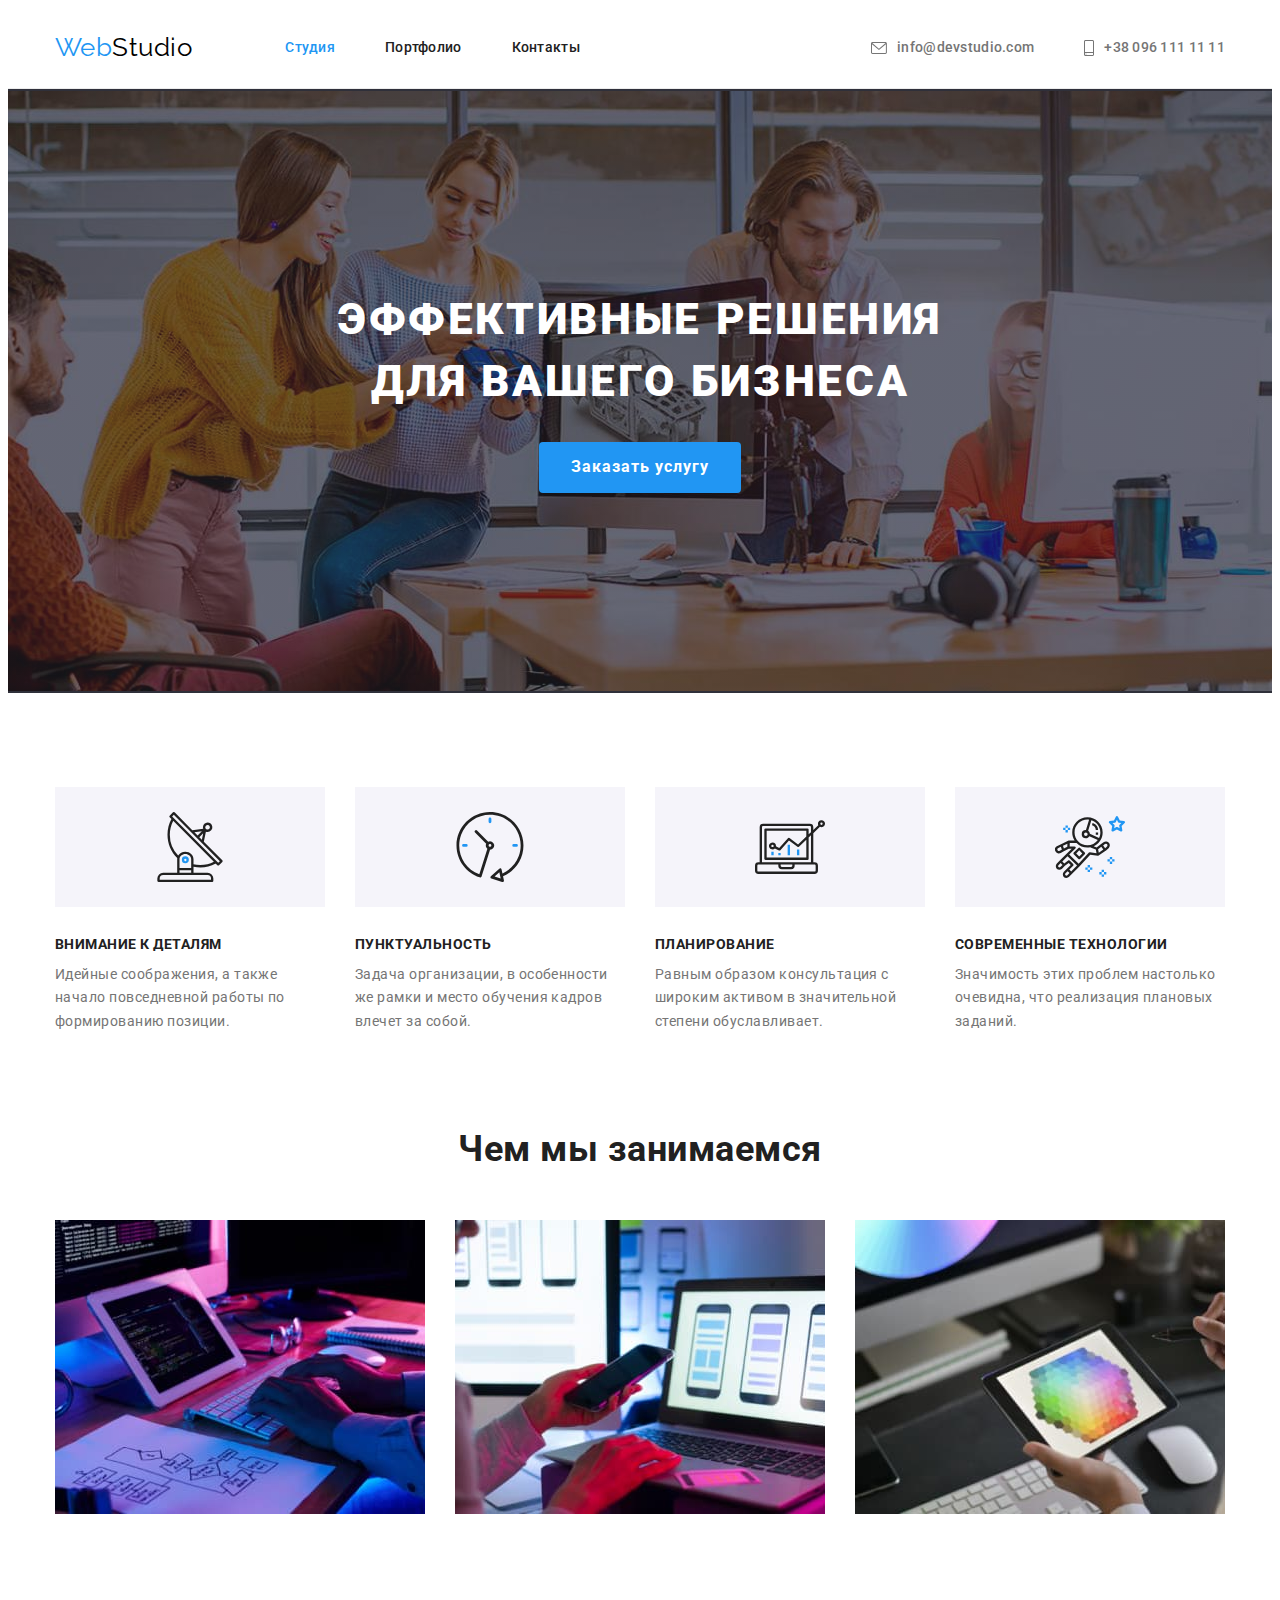
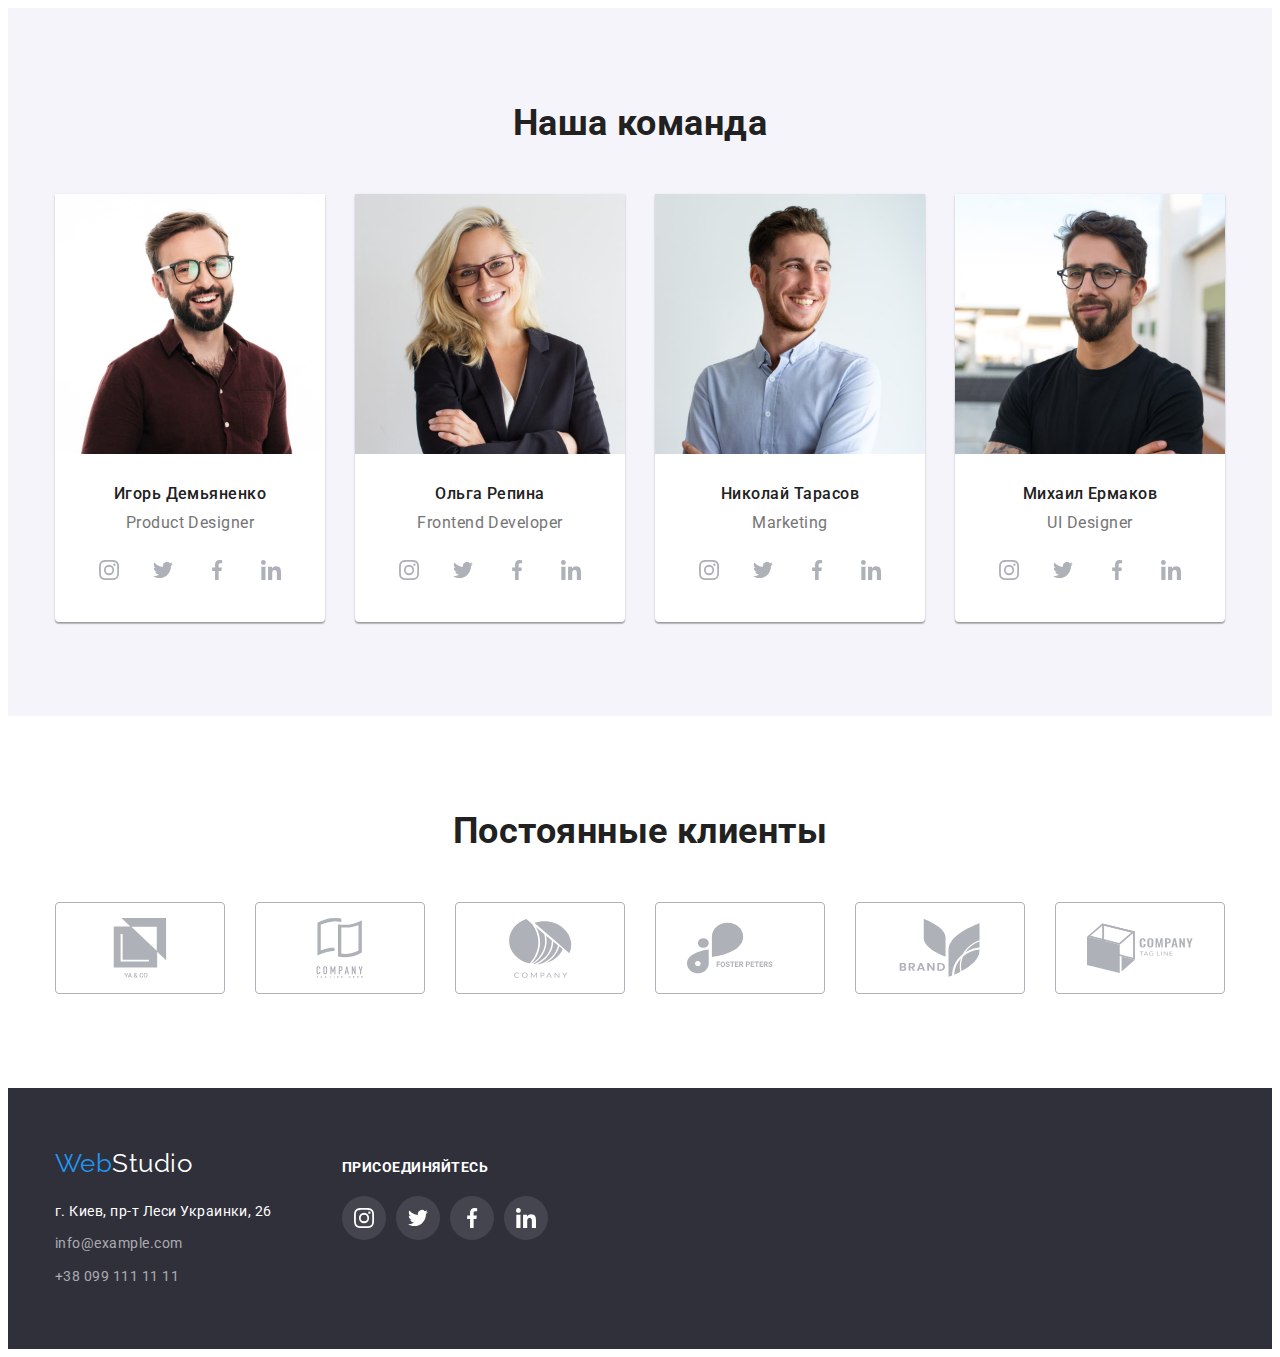
==== index.html @ 6738e658 "Вставлены файлы предыдущей работы" ====
<!DOCTYPE html>
<html lang="ru">
  <head>
    <meta charset="UTF-8" />
    <meta http-equiv="X-UA-Compatible" content="IE=edge" />
    <meta name="viewport" content="width=device-width, initial-scale=1.0" />
    <title>Студия</title>
    <link rel="stylesheet" href="https://cdnjs.cloudflare.com/ajax/libs/modern-normalize/1.1.0/modern-normalize.min.css" integrity="sha512-wpPYUAdjBVSE4KJnH1VR1HeZfpl1ub8YT/NKx4PuQ5NmX2tKuGu6U/JRp5y+Y8XG2tV+wKQpNHVUX03MfMFn9Q==" crossorigin="anonymous" referrerpolicy="no-referrer" />
    <link rel="preconnect" href="https://fonts.googleapis.com">
    <link rel="preconnect" href="https://fonts.gstatic.com" crossorigin>
    <link href="https://fonts.googleapis.com/css2?family=Raleway:wght@700&family=Roboto:wght@400;500;700;900&display=swap"
      rel="stylesheet">
    <link rel="stylesheet" href="./css/styles.css">
  </head>

  <body>
    <!-- Шапка сайта -->
    <header class="page-header">
      <div class="container main-nav">
        <a href="./index.html" class="logo">
          <span lang="en"><span class="logo-accent">Web</span>Studio</span>
        </a>
        
        <nav>
          <ul class="site-nav">
            <li class="item"><a href="./index.html" class="site-nav-link current">Студия</a></li>
            <li class="item"><a href="./portfolio.html" class="site-nav-link">Портфолио</a></li>
            <li class="item"><a href="" class="site-nav-link">Контакты</a></li>
          </ul>
        </nav>

        <ul class="contacts-list">
          <li class="item">
            <a href="mailto:info@devstudio.com" class="contact">
              <svg class="contacts-icon" width="16" height="12">
                <use href="./images/icons.svg#icon-envelope_"></use>
              </svg>info@devstudio.com</a>
          </li>
          <li class="item">
            <a href="tel:+380961111111" class="contact">
              <svg class="contacts-icon" width="10" height="16">
                <use href="./images/icons.svg#icon-smartphone_"></use>
              </svg>+38 096 111 11 11</a>
          </li>
          </ul>
      </div>
    </header>

    <main>

      <!-- Герой -->
      <section class="hero">
        <div class="container">
        <h1 class="hero-title">Эффективные решения для вашего бизнеса</h1>
        <button type="button" class="hero-btn">Заказать услугу</button>
        </div>
      </section>

      <!-- Преимущества -->
      <section class="section features">
        <div class="container">
        <h2 class="features-title">Преимущества</h2>

        <ul class="features-list">
          <li>
            <div class="features-icon-box">
              <svg class="features-icon" width="70" height="70">
                <use href="./images/icons.svg#icon-antenna_c"></use>
              </svg>
            </div>
            <h3 class="features-name">Внимание к деталям</h3>
            <p class="features-description">Идейные соображения, а также <br> начало повседневной работы по <br> формированию позиции.</p>
          </li>
          <li>
            <div class="features-icon-box">
              <svg class="features-icon" width="70" height="70">
                <use href="./images/icons.svg#icon-clock_c"></use>
              </svg>
            </div>
            <h3 class="features-name">Пунктуальность</h3>
            <p class="features-description">Задача организации, в особенности <br> же рамки и место обучения кадров <br> влечет за собой.</p>
          </li>
          <li>
            <div class="features-icon-box">
              <svg class="features-icon" width="70" height="70">
                <use href="./images/icons.svg#icon-diagram_c"></use>
              </svg>
            </div>
            <h3 class="features-name">Планирование</h3>
            <p class="features-description">Равным образом консультация с <br> широким активом в значительной <br> степени обуславливает.</p>
          </li>
          <li>
            <div class="features-icon-box">
              <svg class="features-icon" width="70" height="70">
                <use href="./images/icons.svg#icon-astronaut_c"></use>
              </svg>
            </div>
            <h3 class="features-name">Современные технологии</h3>
            <p class="features-description">Значимость этих проблем настолько <br> очевидна, что реализация плановых <br> заданий.</p>
          </li>
        </ul>
        </div>

      </section>

      <!-- Чем мы занимаемся -->
      <section class="section work">
        <div class="container">
        <h2 class="section-title">Чем мы занимаемся</h2>

        <ul class="work-list">
          <li><img src="./images/box1.jpg" alt="Десктопные приложения" width="370"></li>
          <li><img src="./images/box2.jpg" alt="Мобильные приложения" width="370"></li>
          <li><img src="./images/box3.jpg" alt="Дизайнерские решения" width="370"></li>
        </ul>
        </div>

      </section>

      <!-- Наша команда -->
      <section class="section team">
        <div class="container">
        <h2 class="section-title">Наша команда</h2>

        <ul class="team-list">
          <li class="team-card">
            <img src="./images/img.jpg" alt="Игорь Демьяненко" width="270">
            <div class="team-text">
              <h3 class="team-name">Игорь Демьяненко</h3>
              <p lang="en" class="team-position">Product Designer</p>
              <ul class="team-icon-list">
                <li class="team-icon-item">
                  <a href="" class="team-icon-link">
                    <svg class="team-icon" width="20" height="20">
                      <use href="./images/icons.svg#icon-instagram_c"></use>
                    </svg>
                  </a>
                </li>
                <li class="team-icon-item">
                  <a href="" class="team-icon-link">
                    <svg class="team-icon" width="20" height="20">
                      <use href="./images/icons.svg#icon-twitter_c"></use>
                    </svg>
                  </a>
                </li>
                <li class="team-icon-item">
                  <a href="" class="team-icon-link">
                    <svg class="team-icon" width="20" height="20">
                      <use href="./images/icons.svg#icon-facebook_c"></use>
                    </svg>
                  </a>
                </li>
                <li class="team-icon-item">
                  <a href="" class="team-icon-link">
                    <svg class="team-icon" width="20" height="20">
                      <use href="./images/icons.svg#icon-linkedin1_"></use>
                    </svg>
                  </a>
                </li>
              </ul>
            </div>
          </li>
          <li class="team-card">
            <img src="./images/img2.jpg" alt="Ольга Репина" width="270">
            <div class="team-text">
              <h3 class="team-name">Ольга Репина</h3>
              <p lang="en" class="team-position">Frontend Developer</p>
              <ul class="team-icon-list">
                <li class="team-icon-item">
                  <a href="" class="team-icon-link">
                    <svg class="team-icon" width="20" height="20">
                      <use href="./images/icons.svg#icon-instagram_c"></use>
                    </svg>
                  </a>
                </li>
                <li class="team-icon-item">
                  <a href="" class="team-icon-link">
                    <svg class="team-icon" width="20" height="20">
                      <use href="./images/icons.svg#icon-twitter_c"></use>
                    </svg>
                  </a>
                </li>
                <li class="team-icon-item">
                  <a href="" class="team-icon-link">
                    <svg class="team-icon" width="20" height="20">
                      <use href="./images/icons.svg#icon-facebook_c"></use>
                    </svg>
                  </a>
                </li>
                <li class="team-icon-item">
                  <a href="" class="team-icon-link">
                    <svg class="team-icon" width="20" height="20">
                      <use href="./images/icons.svg#icon-linkedin1_"></use>
                    </svg>
                  </a>
                </li>
              </ul>
            </div>
          </li>
          <li class="team-card">
            <img src="./images/img3.jpg" alt="Николай Тарасов" width="270">
            <div class="team-text">
              <h3 class="team-name">Николай Тарасов</h3>
              <p lang="en" class="team-position">Marketing</p>
              <ul class="team-icon-list">
                <li class="team-icon-item">
                  <a href="" class="team-icon-link">
                    <svg class="team-icon" width="20" height="20">
                      <use href="./images/icons.svg#icon-instagram_c"></use>
                    </svg>
                  </a>
                </li>
                <li class="team-icon-item">
                  <a href="" class="team-icon-link">
                    <svg class="team-icon" width="20" height="20">
                      <use href="./images/icons.svg#icon-twitter_c"></use>
                    </svg>
                  </a>
                </li>
                <li class="team-icon-item">
                  <a href="" class="team-icon-link">
                    <svg class="team-icon" width="20" height="20">
                      <use href="./images/icons.svg#icon-facebook_c"></use>
                    </svg>
                  </a>
                </li>
                <li class="team-icon-item">
                  <a href="" class="team-icon-link">
                    <svg class="team-icon" width="20" height="20">
                      <use href="./images/icons.svg#icon-linkedin1_"></use>
                    </svg>
                  </a>
                </li>
              </ul>
            </div>
          </li>
          <li class="team-card">
            <img src="./images/img4.jpg" alt="Михаил Ермаков" width="270">
            <div class="team-text">
              <h3 class="team-name">Михаил Ермаков</h3>
              <p lang="en" class="team-position">UI Designer</p>
              <ul class="team-icon-list">
                <li class="team-icon-item">
                  <a href="" class="team-icon-link">
                    <svg class="team-icon" width="20" height="20">
                      <use href="./images/icons.svg#icon-instagram_c"></use>
                    </svg>
                  </a>
                </li>
                <li class="team-icon-item">
                  <a href="" class="team-icon-link">
                    <svg class="team-icon" width="20" height="20">
                      <use href="./images/icons.svg#icon-twitter_c"></use>
                    </svg>
                  </a>
                </li>
                <li class="team-icon-item">
                  <a href="" class="team-icon-link">
                    <svg class="team-icon" width="20" height="20">
                      <use href="./images/icons.svg#icon-facebook_c"></use>
                    </svg>
                  </a>
                </li>
                <li class="team-icon-item">
                  <a href="" class="team-icon-link">
                    <svg class="team-icon" width="20" height="20">
                      <use href="./images/icons.svg#icon-linkedin1_"></use>
                    </svg>
                  </a>
                </li>
              </ul>
            </div>           
          </li>
        </ul>
        </div>

      </section>

      <section class="section">
        <div class="container">
        <h2 class="section-title">Постоянные клиенты</h2>
        <ul class="clients-list">
          <li class="clients-item">
            <a href="" class="clients-link">
            <svg class="clients-icon" width="106" height="60">
              <use href="./images/icons.svg#icon-client1_c"></use>
            </svg>
            </a>
          </li>
          <li class="clients-item">
            <a href="" class="clients-link">
              <svg class="clients-icon" width="106" height="60">
                <use href="./images/icons.svg#icon-client2_c"></use>
              </svg>
            </a>
          </li>
          <li class="clients-item">
            <a href="" class="clients-link">
              <svg class="clients-icon" width="106" height="60">
                <use href="./images/icons.svg#icon-client3_c"></use>
              </svg>
            </a>
          </li>
          <li class="clients-item">
            <a href="" class="clients-link">
              <svg class="clients-icon" width="106" height="60">
                <use href="./images/icons.svg#icon-client4_c"></use>
              </svg>
            </a>
          </li>
          <li class="clients-item">
            <a href="" class="clients-link">
              <svg class="clients-icon" width="106" height="60">
                <use href="./images/icons.svg#icon-client5_c"></use>
              </svg>
            </a>
          </li>
          <li class="clients-item">
            <a href="" class="clients-link">
              <svg class="clients-icon" width="106" height="60">
                <use href="./images/icons.svg#icon-client6_c"></use>
              </svg>
            </a>
          </li>
        </ul>
      </div>

      </section>

    </main>

    <!-- Футер -->
    <footer class="footer">
      <div class="container footer-container">
        <div class="footer-left">
          <a href="./index.html" class="logo-footer">
          <span lang="en"><span class="logo-footer-accent">Web</span>Studio</span>
          </a>

          <address class="address">
            г. Киев, пр-т Леси Украинки, 26 <br>
            <a href="mailto:info@example.com" class="contact-footer">info@example.com</a> <br>
            <a href="tel:+380991111111" class="contact-footer">+38 099 111 11 11</a>
          </address>
      </div>

      <div class="footer-social">
        <h3 class="footer-social-title">Присоединяйтесь</h3>
        <ul class="footer-social-list">
          <li class="footer-social-item">
            <a href="" class="footer-social-link">
              <svg class="footer-social-icon" width="20" height="20">
                <use href="./images/icons.svg#icon-instagram_c"></use>
              </svg>
            </a>
          </li>
          <li class="footer-social-item">
            <a href="" class="footer-social-link">
              <svg class="footer-social-icon" width="20" height="20">
                <use href="./images/icons.svg#icon-twitter_c"></use>
              </svg>
            </a>
          </li>
          <li class="footer-social-item">
            <a href="" class="footer-social-link">
              <svg class="footer-social-icon" width="20" height="20">
                <use href="./images/icons.svg#icon-facebook_c"></use>
              </svg>
            </a>
          </li>
          <li class="footer-social-item">
            <a href="" class="footer-social-link">
              <svg class="footer-social-icon" width="20" height="20">
                <use href="./images/icons.svg#icon-linkedin1_"></use>
              </svg>
            </a>
          </li>
        </ul>
      </div>
      </div>
    </footer>

  </body>
</html>
---- css/styles.css ----
:root {
  --primary-text-color: #212121;
  --secondary-text-color: #757575;
  --tertiary-text-color: #ffffff;
  --accent-color: #2196f3;
  --primary-bg-color: #ffffff;
  --secondary-bg-color: #2f303a;
  --tertiary-bg-color: #f5f4fa;
}

html {
  box-sizing: border-box;
}

*,
*::before,
*::after {
  box-sizing: border-box;
}

body {
  color: var(--primary-text-color);
  background-color: var(--primary-bg-color);
  font-family: Roboto, sans-serif;
  letter-spacing: 0.03em;
}

h1,
h2,
h3,
h4,
h5,
h6,
p,
ul {
  margin: 0;
}

img {
  display: block;
}

.page-header {
  border-bottom: 1px solid #ececec;
}

.container {
  width: 1200px;
  margin: 0 auto;
  padding: 0 15px;
}

.section {
  padding-top: 94px;
  padding-bottom: 94px;
}

.main-nav {
  display: flex;
  align-items: center;
}

.logo {
  margin-right: 93px;

  color: #000000;
  text-decoration: none;

  font-family: Raleway, sans-serif;
  font-size: 26px;
  line-height: 1.2;
}

.site-nav {
  list-style: none;
  display: flex;
  padding-left: 0;
}

.site-nav .item + .item {
  margin-left: 50px;
}

.site-nav-link {
  display: block;
  padding-top: 32px;
  padding-bottom: 32px;

  color: var(--primary-text-color);
  text-decoration: none;
  font-weight: 500;
  font-size: 14px;
  line-height: 1.14;
  letter-spacing: 0.02em;
}

.site-nav-link.current {
  color: var(--accent-color);
}

.site-nav-link:hover,
.site-nav-link:focus {
  color: var(--accent-color);
}

.contacts-list {
  list-style: none;
  display: flex;
  margin-left: auto;
}

.contacts-list .item + .item {
  margin-left: 50px;
}

.contacts-icon {
  margin-right: 10px;

  fill: currentColor;
}

.contact {
  display: flex;
  align-items: center;
  padding-top: 32px;
  padding-bottom: 32px;

  color: var(--secondary-text-color);
  text-decoration: none;
  font-weight: 500;
  font-size: 14px;
  line-height: 1.14;
  letter-spacing: 0.02em;
}

.contact:hover,
.contact:focus {
  color: var(--accent-color);
}

.hero {
  padding-top: 200px;
  padding-bottom: 200px;

  background-color: var(--secondary-bg-color);
  background-image: linear-gradient(
      rgba(47, 48, 58, 0.4),
      rgba(47, 48, 58, 0.4)
    ),
    url(../images/hero-bg.jpg);
  background-repeat: no-repeat;
  background-position: center;
  max-width: 1600px;
  margin: 0 auto;
  text-align: center;
}

.hero-title {
  margin: 0 auto;
  margin-bottom: 30px;
  max-width: 696px;

  color: var(--tertiary-text-color);
  font-weight: 900;
  font-size: 44px;
  line-height: 1.4;
  letter-spacing: 0.06em;
  text-transform: uppercase;
}

.hero-btn {
  display: inline-block;
  min-width: 200px;
  padding: 10px 32px;
  border: none;
  border-radius: 4px;

  color: var(--tertiary-text-color);
  background-color: var(--accent-color);
  border: none;
  cursor: pointer;
  font-family: inherit;
  font-weight: 700;
  font-size: 16px;
  line-height: 1.9;
  letter-spacing: 0.06em;
}

.hero-btn:hover,
.hero-btn:focus {
  background-color: #188ce8;
}

.features {
  padding-bottom: 0;
}

.features-list {
  list-style: none;
  display: flex;
  justify-content: space-between;
  padding-left: 0;
}

.features-icon-box {
  width: 270px;
  height: 120px;
  margin-bottom: 30px;
  display: flex;
  align-items: center;
  justify-content: center;

  background-color: var(--tertiary-bg-color);
}

.features-name {
  margin-bottom: 10px;

  font-size: 14px;
  line-height: 1.14;
  text-transform: uppercase;
}

.features-description {
  color: var(--secondary-text-color);
  font-size: 14px;
  line-height: 1.7;
}

.section-title {
  margin-bottom: 50px;

  font-size: 36px;
  line-height: 1.17;
  text-align: center;
}

.work-list {
  list-style: none;
  display: flex;
  padding-left: 0;
  justify-content: space-between;
}

.team {
  background-color: var(--tertiary-bg-color);
}

.team-card {
  width: 270px;
  border-radius: 0 0 4px 4px;

  background-color: #ffffff;
  box-shadow: 0px 1px 3px rgba(0, 0, 0, 0.12), 0px 1px 1px rgba(0, 0, 0, 0.14),
    0px 2px 1px rgba(0, 0, 0, 0.2);
}

.team-list {
  list-style: none;
  display: flex;
  justify-content: space-between;
  padding-left: 0;
}

.team-text {
  padding-top: 30px;
  padding-bottom: 30px;

  text-align: center;
}

.team-name {
  margin-bottom: 10px;

  font-weight: 500;
  font-size: 16px;
  line-height: 1.19;
}

.team-position {
  margin-bottom: 16px;

  color: var(--secondary-text-color);
  font-size: 16px;
  line-height: 1.19;
}

.team-icon-list {
  list-style: none;
  padding-left: 0;
  display: flex;
  justify-content: center;
}

.team-icon-item {
  width: 44px;
  height: 44px;
  margin-right: 10px;
}

.team-icon-item:last-child {
  margin-right: 0;
}

.team-icon-link {
  width: 100%;
  height: 100%;
  border-radius: 50%;
  display: flex;
  align-items: center;
  justify-content: center;

  background-color: var(--primary-bg-color);
}

.team-icon-link:hover,
.team-icon-link:focus {
  background-color: var(--accent-color);
}

.team-icon {
  fill: #afb1b8;
}

.team-icon-link:hover .team-icon,
.team-icon-link:focus .team-icon {
  fill: var(--primary-bg-color);
}

.clients-list {
  list-style: none;
  padding-left: 0%;
  display: flex;
  justify-content: space-between;
}

.clients-item {
  width: 170px;
  height: 92px;
}

.clients-link {
  width: 100%;
  height: 100%;
  display: flex;
  align-items: center;
  justify-content: center;

  color: #afb1b8;
  border: 1px solid #afb1b8;
  border-radius: 4px;
}

.clients-link:hover,
.clients-link:focus {
  color: var(--accent-color);
  border-color: var(--accent-color);
}

.clients-icon {
  fill: currentColor;
}

.filter-btns {
  margin-bottom: 50px;
  padding-left: 0;
  list-style: none;
  display: flex;
  justify-content: center;
}

.filter-btns .item + .item {
  margin-left: 8px;
}

.filter-btn {
  display: inline-block;
  min-width: 73px;
  padding: 6px 22px;
  border: none;
  border-radius: 4px;

  background-color: var(--tertiary-bg-color);
  border: none;
  cursor: pointer;
  font-family: inherit;
  font-weight: 500;
  font-size: 16px;
  line-height: 1.6;
  text-align: center;
}

.filter-btn:hover,
.filter-btn:focus {
  color: var(--tertiary-text-color);
  background-color: var(--accent-color);
  box-shadow: 0px 3px 1px rgba(0, 0, 0, 0.1), 0px 1px 2px rgba(0, 0, 0, 0.08),
    0px 2px 2px rgba(0, 0, 0, 0.12);
}

.projects-list {
  display: flex;
  flex-wrap: wrap;
  padding-left: 0;

  list-style: none;
}

.project-card {
  width: calc((100% - 60px) / 3);
  margin-right: 30px;
  margin-bottom: 30px;
}

.project-card:hover {
  box-shadow: 0px 1px 1px rgba(0, 0, 0, 0.12), 0px 4px 4px rgba(0, 0, 0, 0.06),
    1px 4px 6px rgba(0, 0, 0, 0.16);
}

.project-card:nth-child(3n) {
  margin-right: 0;
}

.project-card:nth-last-child(-n + 3) {
  margin-bottom: 0;
}

.project-link {
  text-decoration: none;
  color: inherit;
}

.project-text {
  padding-top: 20px;
  padding-bottom: 20px;
  padding-left: 24px;
  border: 1px solid #eeeeee;
}

.project-name {
  margin-bottom: 4px;

  font-size: 18px;
  line-height: 2;
  letter-spacing: 0.06em;
}

.project-type {
  color: var(--secondary-text-color);
  font-size: 16px;
  line-height: 1.9;
}

.features-title,
.projects-title {
  position: absolute;
  white-space: nowrap;
  width: 1px;
  height: 1px;
  overflow: hidden;
  border: 0;
  padding: 0;
  clip: rect(0 0 0 0);
  clip-path: inset(50%);
  margin: -1px;
}

.footer {
  padding-top: 60px;
  padding-bottom: 60px;

  color: var(--tertiary-text-color);
  background-color: var(--secondary-bg-color);
}

.footer-container {
  display: flex;
  align-items: baseline;
}

.logo-footer {
  display: inline-block;
  margin-bottom: 20px;

  color: var(--tertiary-text-color);
  text-decoration: none;
  font-family: Raleway, sans-serif;
  font-size: 26px;
  line-height: 1.2;
}

.logo-accent,
.logo-footer-accent {
  color: var(--accent-color);
}

.address {
  font-style: normal;
  font-size: 14px;
  line-height: 1.7;
}

.contact-footer {
  display: inline-block;
  margin-top: 9px;

  color: rgba(255, 255, 255, 0.6);
  text-decoration: none;
}

.contact-footer:hover,
.contact-footer:focus {
  color: var(--accent-color);
}

.footer-social {
  margin-left: 70px;
}

.footer-social-title {
  margin-bottom: 20px;

  font-size: 14px;
  line-height: 1.14;
  text-transform: uppercase;
  color: var(--tertiary-text-color);
}

.footer-social-list {
  list-style: none;
  padding-left: 0;
  display: flex;
}

.footer-social-item {
  width: 44px;
  height: 44px;
  margin-right: 10px;
}

.footer-social-item:last-child {
  margin-right: 0;
}

.footer-social-link {
  width: 100%;
  height: 100%;
  display: flex;
  align-items: center;
  justify-content: center;
  border-radius: 50%;

  background-color: rgba(255, 255, 255, 0.1);
}

.footer-social-link:hover,
.footer-social-link:focus {
  background-color: var(--accent-color);
}

.footer-social-icon {
  fill: var(--tertiary-text-color);
}
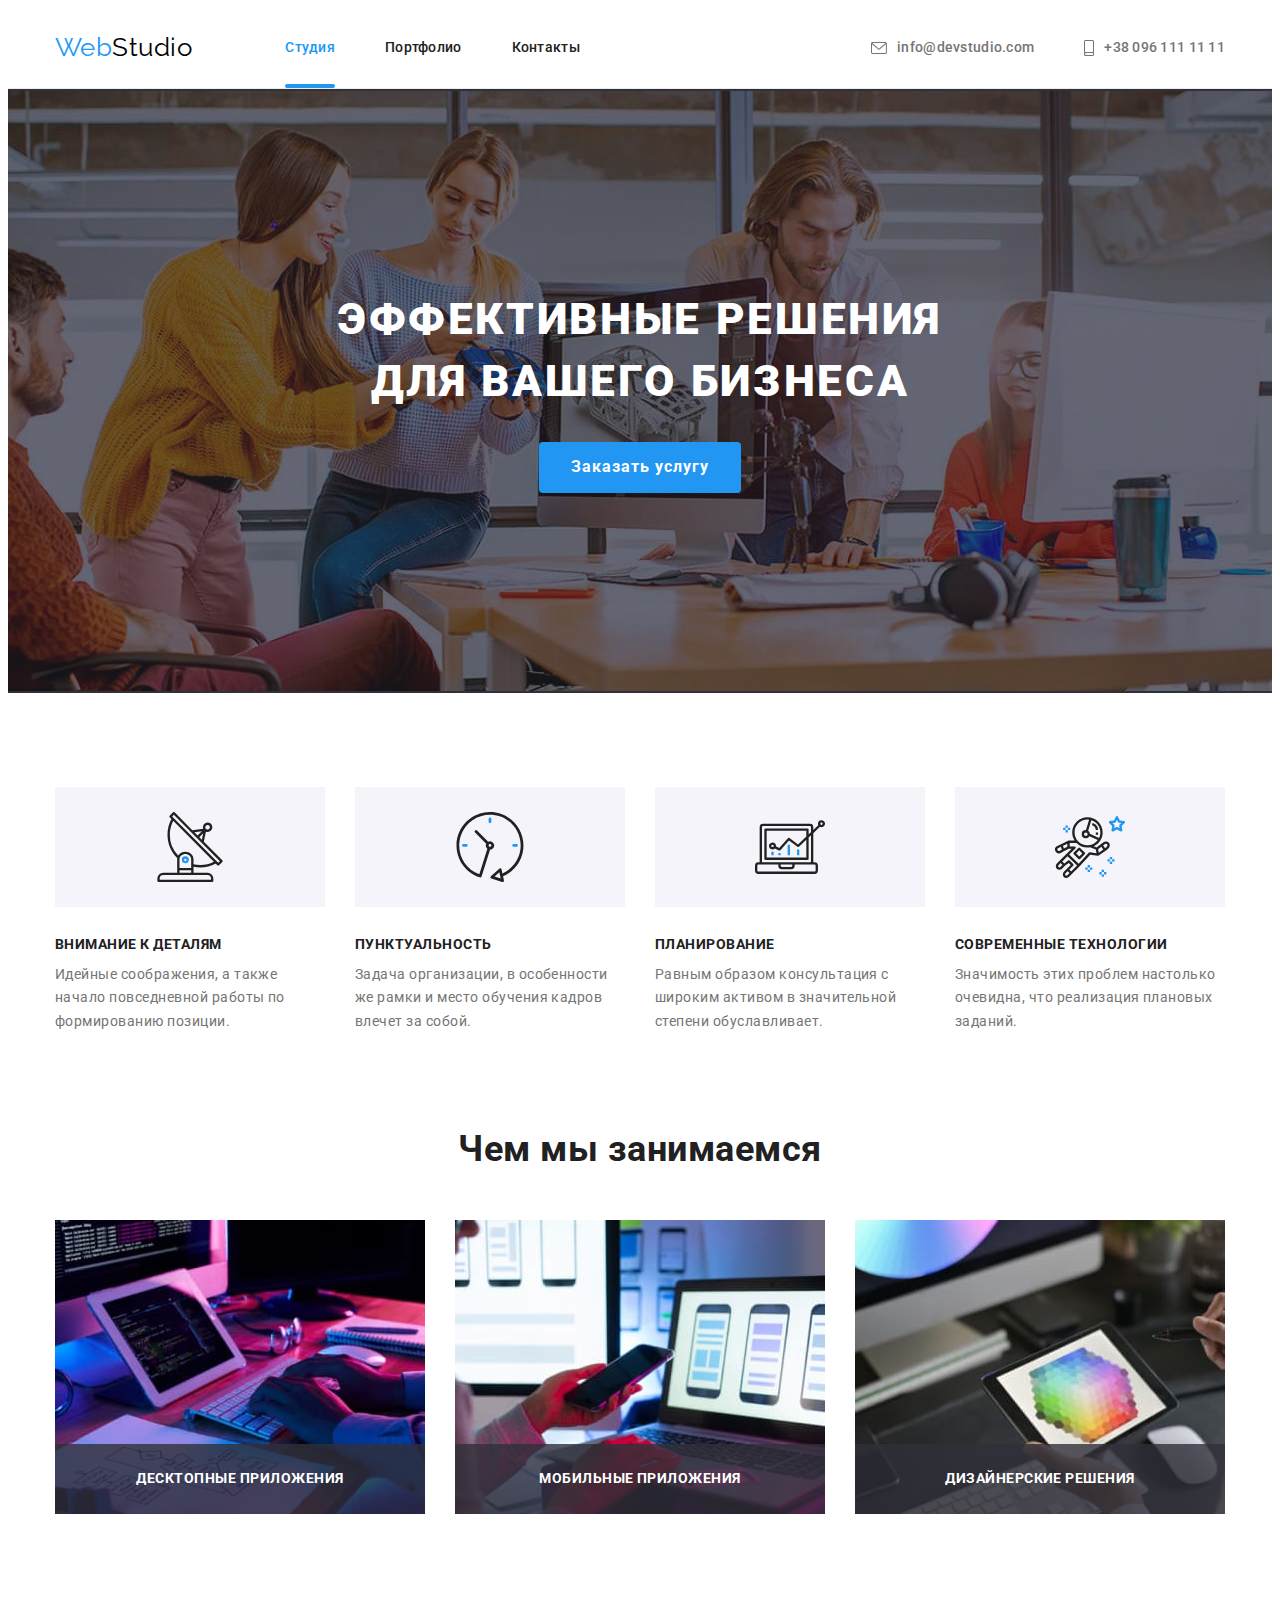
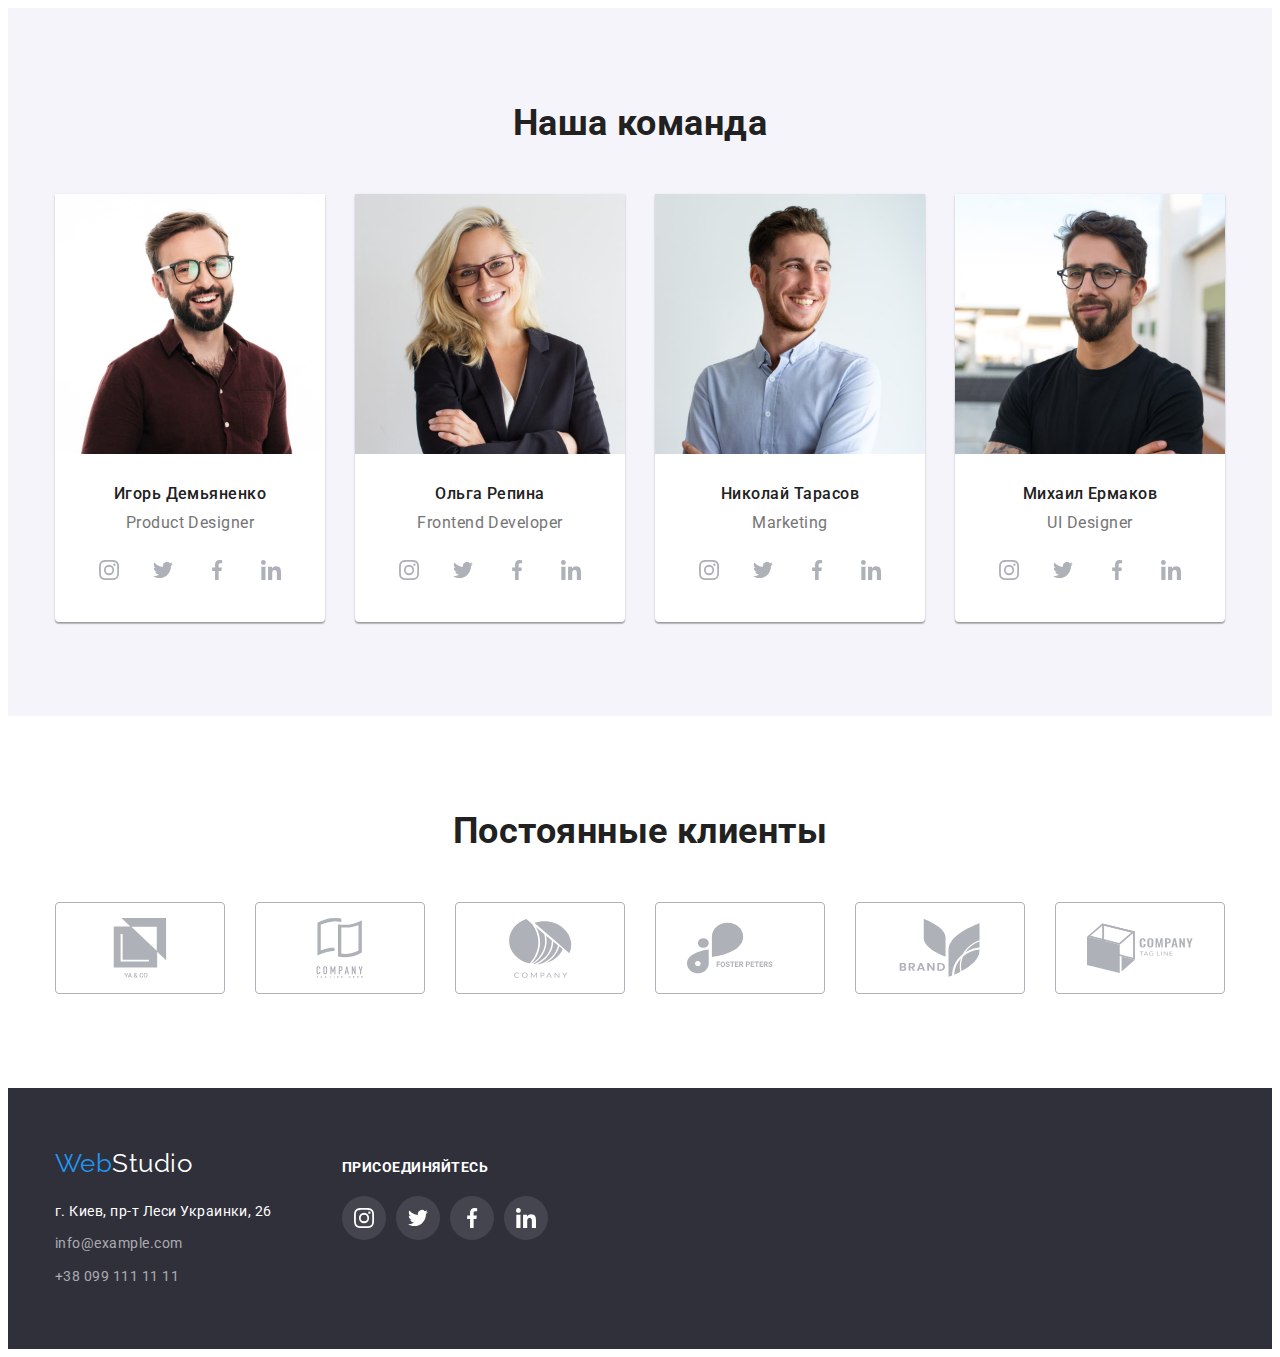
==== commit b3b73558: "Добавлены подписи в секции чем мы занимаемся" ====
--- a/index.html
+++ b/index.html
@@ -109,9 +109,18 @@
         <h2 class="section-title">Чем мы занимаемся</h2>
 
         <ul class="work-list">
-          <li><img src="./images/box1.jpg" alt="Десктопные приложения" width="370"></li>
-          <li><img src="./images/box2.jpg" alt="Мобильные приложения" width="370"></li>
-          <li><img src="./images/box3.jpg" alt="Дизайнерские решения" width="370"></li>
+          <li class="work-list-item">
+            <img src="./images/box1.jpg" alt="Десктопные приложения" width="370">
+            <p class="work-name">Десктопные приложения</p>
+          </li>
+          <li class="work-list-item">
+            <img src="./images/box2.jpg" alt="Мобильные приложения" width="370">
+            <p class="work-name">Мобильные приложения</p>
+          </li>
+          <li class="work-list-item">
+            <img src="./images/box3.jpg" alt="Дизайнерские решения" width="370">
+            <p class="work-name">Дизайнерские решения</p>
+          </li>
         </ul>
         </div>
 
--- a/css/styles.css
+++ b/css/styles.css
@@ -82,6 +82,7 @@
 }
 
 .site-nav-link {
+  position: relative;
   display: block;
   padding-top: 32px;
   padding-bottom: 32px;
@@ -96,6 +97,18 @@
 
 .site-nav-link.current {
   color: var(--accent-color);
+}
+
+.site-nav-link.current::after {
+  position: absolute;
+  left: 0;
+  bottom: 0;
+  content: "";
+
+  width: 100%;
+  height: 4px;
+  border-radius: 2px;
+  background-color: var(--accent-color);
 }
 
 .site-nav-link:hover,
@@ -242,6 +255,25 @@
   justify-content: space-between;
 }
 
+.work-list-item {
+  position: relative;
+}
+
+.work-name {
+  position: absolute;
+  padding-top: 27px;
+  padding-bottom: 27px;
+  bottom: 0;
+  width: 100%;
+  font-weight: 700;
+  font-size: 14px;
+  line-height: 1.14;
+  text-align: center;
+  text-transform: uppercase;
+  color: var(--tertiary-text-color);
+  background-color: rgba(47, 48, 58, 0.8);
+}
+
 .team {
   background-color: var(--tertiary-bg-color);
 }
@@ -412,7 +444,8 @@
   margin-bottom: 30px;
 }
 
-.project-card:hover {
+.project-card:hover,
+.project-card:focus {
   box-shadow: 0px 1px 1px rgba(0, 0, 0, 0.12), 0px 4px 4px rgba(0, 0, 0, 0.06),
     1px 4px 6px rgba(0, 0, 0, 0.16);
 }
